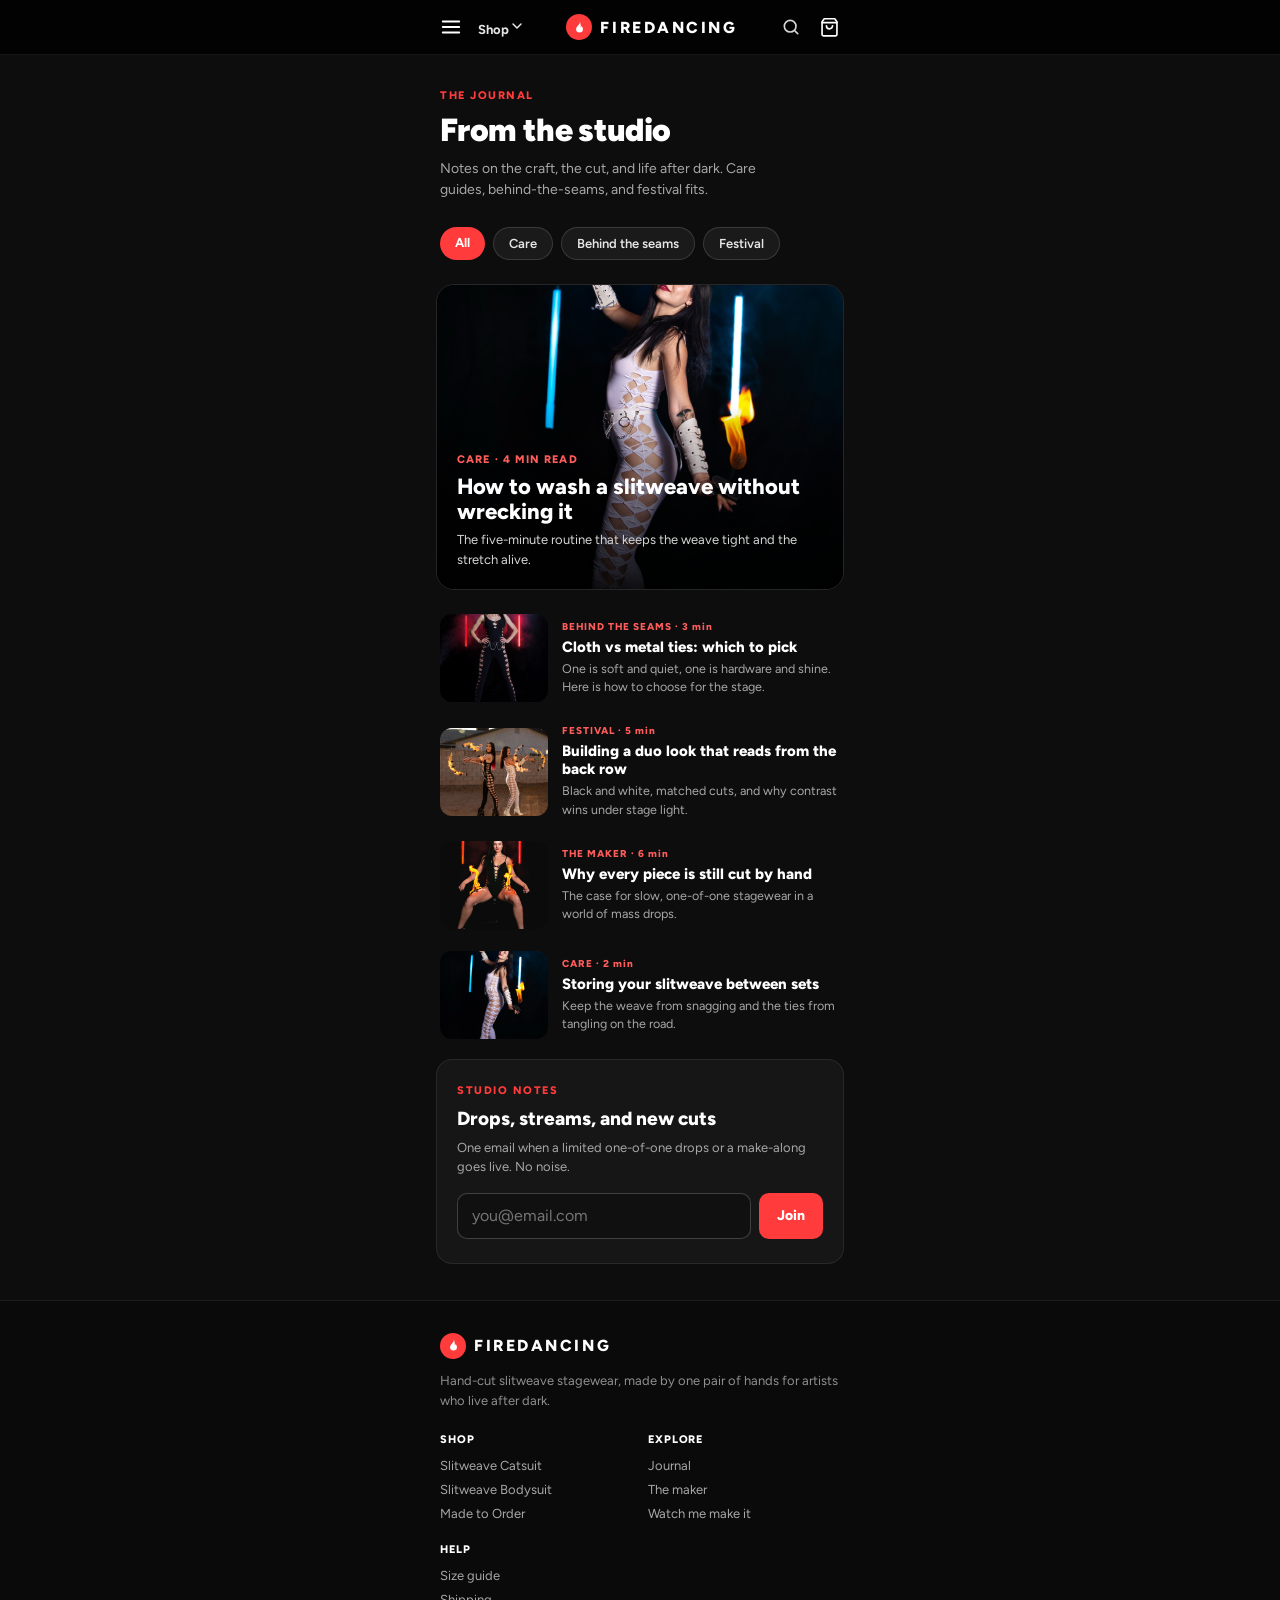
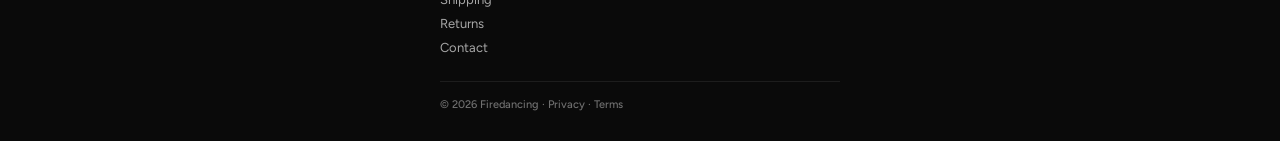
==== blog.html @ 945c77b0 "Separate catsuit vs custom-build imagery; update DESIGN.md - Catsuit PDP keeps its 5 pose shots + wh" ====
<!DOCTYPE html>
<html lang="en">
<head>
<meta charset="utf-8">
<meta name="viewport" content="width=device-width, initial-scale=1, viewport-fit=cover">
<title>Journal · Firedancing</title>
<meta name="description" content="The Firedancing journal. Slitweave care, behind-the-seams notes, festival fits, and the making of hand-cut stagewear.">
<link href="https://fonts.googleapis.com/css2?family=Figtree:wght@400;500;600;700;800;900&display=swap" rel="stylesheet">
<style>
*{box-sizing:border-box}
body{margin:0;background:#0d0d0d;color:#fff;font-family:Figtree,system-ui,sans-serif;-webkit-font-smoothing:antialiased}
a{color:inherit;text-decoration:none}
@keyframes mcFade{from{opacity:0}to{opacity:1}}
@keyframes mcSlide{from{transform:translateX(100%)}to{transform:translateX(0)}}
</style>
</head>
<body>
<div id="site-header"></div>

<div style="max-width:440px;margin:0 auto;background:#0d0d0d;overflow-x:hidden">

  <!-- HEADER -->
  <div style="padding:34px 20px 8px">
    <div style="font-size:11px;font-weight:800;letter-spacing:.14em;color:#ff3b3b;margin-bottom:12px">THE JOURNAL</div>
    <h1 style="font-size:32px;font-weight:900;letter-spacing:-.02em;line-height:1.05;margin:0 0 10px">From the studio</h1>
    <p style="margin:0;font-size:14px;line-height:1.55;color:#a7a7a7;max-width:340px">Notes on the craft, the cut, and life after dark. Care guides, behind-the-seams, and festival fits.</p>
  </div>

  <!-- CATEGORY CHIPS -->
  <div style="display:flex;gap:8px;overflow-x:auto;padding:18px 20px 6px">
    <span style="flex:0 0 auto;font-size:13px;font-weight:700;color:#fff;background:#ff3b3b;border-radius:500px;padding:8px 15px">All</span>
    <span style="flex:0 0 auto;font-size:13px;font-weight:600;color:#e6e6e6;background:#1a1a1a;border:1px solid rgba(255,255,255,.14);border-radius:500px;padding:8px 15px">Care</span>
    <span style="flex:0 0 auto;font-size:13px;font-weight:600;color:#e6e6e6;background:#1a1a1a;border:1px solid rgba(255,255,255,.14);border-radius:500px;padding:8px 15px">Behind the seams</span>
    <span style="flex:0 0 auto;font-size:13px;font-weight:600;color:#e6e6e6;background:#1a1a1a;border:1px solid rgba(255,255,255,.14);border-radius:500px;padding:8px 15px">Festival</span>
  </div>

  <!-- FEATURED POST -->
  <a href="#" style="display:block;margin:18px 16px 0;border-radius:18px;overflow:hidden;position:relative;border:1px solid rgba(255,255,255,.1)">
    <img src="assets/product/white-catsuit-1.jpg" style="width:100%;aspect-ratio:4/3;object-fit:cover;display:block" alt="Featured post" />
    <div style="position:absolute;inset:0;background:linear-gradient(to top,rgba(0,0,0,.9),transparent 60%)"></div>
    <div style="position:absolute;left:0;right:0;bottom:0;padding:20px">
      <div style="font-size:11px;font-weight:800;letter-spacing:.1em;color:#ff5c5c;margin-bottom:8px">CARE · 4 MIN READ</div>
      <h2 style="font-size:22px;font-weight:800;line-height:1.15;margin:0 0 6px">How to wash a slitweave without wrecking it</h2>
      <p style="margin:0;font-size:13px;color:#d6d6d6;line-height:1.5">The five-minute routine that keeps the weave tight and the stretch alive.</p>
    </div>
  </a>

  <!-- POST LIST -->
  <div id="posts" style="padding:24px 20px 8px;display:flex;flex-direction:column;gap:22px"></div>

  <!-- NEWSLETTER -->
  <div style="margin:12px 16px 0;background:#161616;border:1px solid rgba(255,255,255,.08);border-radius:16px;padding:24px 20px">
    <div style="font-size:11px;font-weight:800;letter-spacing:.14em;color:#ff3b3b;margin-bottom:10px">STUDIO NOTES</div>
    <h3 style="margin:0 0 8px;font-size:19px;font-weight:800">Drops, streams, and new cuts</h3>
    <p style="margin:0 0 16px;font-size:13px;color:#a7a7a7;line-height:1.5">One email when a limited one-of-one drops or a make-along goes live. No noise.</p>
    <div style="display:flex;gap:8px">
      <input type="email" autocomplete="email" aria-label="Email address" placeholder="you@email.com" style="flex:1;height:46px;border-radius:10px;border:1px solid rgba(255,255,255,.2);background:#101010;color:#fff;padding:0 14px;font-size:16px;font-family:Figtree,sans-serif" />
      <button style="height:46px;padding:0 18px;border:none;border-radius:10px;background:#ff3b3b;color:#fff;font-family:Figtree,sans-serif;font-size:14px;font-weight:800;cursor:pointer">Join</button>
    </div>
  </div>

  <div style="height:36px"></div>
</div>

<div id="site-footer"></div>

<script src="assets/cart.js"></script>
<script src="assets/cart-drawer.js"></script>
<script src="assets/site-nav.js?v=5"></script>
<script>
(function () {
  var posts = [
    { tag: 'BEHIND THE SEAMS', read: '3 min', img: 'assets/product/black-catsuit-1.jpg', title: 'Cloth vs metal ties: which to pick', excerpt: 'One is soft and quiet, one is hardware and shine. Here is how to choose for the stage.' },
    { tag: 'FESTIVAL', read: '5 min', img: 'assets/product/duo-lifestyle.jpg', title: 'Building a duo look that reads from the back row', excerpt: 'Black and white, matched cuts, and why contrast wins under stage light.' },
    { tag: 'THE MAKER', read: '6 min', img: 'assets/product/black-bodysuit-2.jpg', title: 'Why every piece is still cut by hand', excerpt: 'The case for slow, one-of-one stagewear in a world of mass drops.' },
    { tag: 'CARE', read: '2 min', img: 'assets/product/white-catsuit-1.jpg', title: 'Storing your slitweave between sets', excerpt: 'Keep the weave from snagging and the ties from tangling on the road.' }
  ];
  document.getElementById('posts').innerHTML = posts.map(function (p) {
    return '<a href="#" style="display:flex;gap:14px;align-items:center">' +
      '<div style="flex:0 0 108px;border-radius:12px;overflow:hidden;background:#000"><img src="' + p.img + '" loading="lazy" decoding="async" style="width:108px;height:88px;object-fit:cover;display:block" alt="' + p.title + '" /></div>' +
      '<div style="flex:1;min-width:0">' +
        '<div style="font-size:10px;font-weight:800;letter-spacing:.1em;color:#ff5c5c;margin-bottom:5px">' + p.tag + ' · ' + p.read + '</div>' +
        '<div style="font-size:15px;font-weight:800;line-height:1.2;margin-bottom:4px">' + p.title + '</div>' +
        '<div style="font-size:12.5px;color:#a7a7a7;line-height:1.45">' + p.excerpt + '</div>' +
      '</div></a>';
  }).join('');
})();
</script>
</body>
</html>
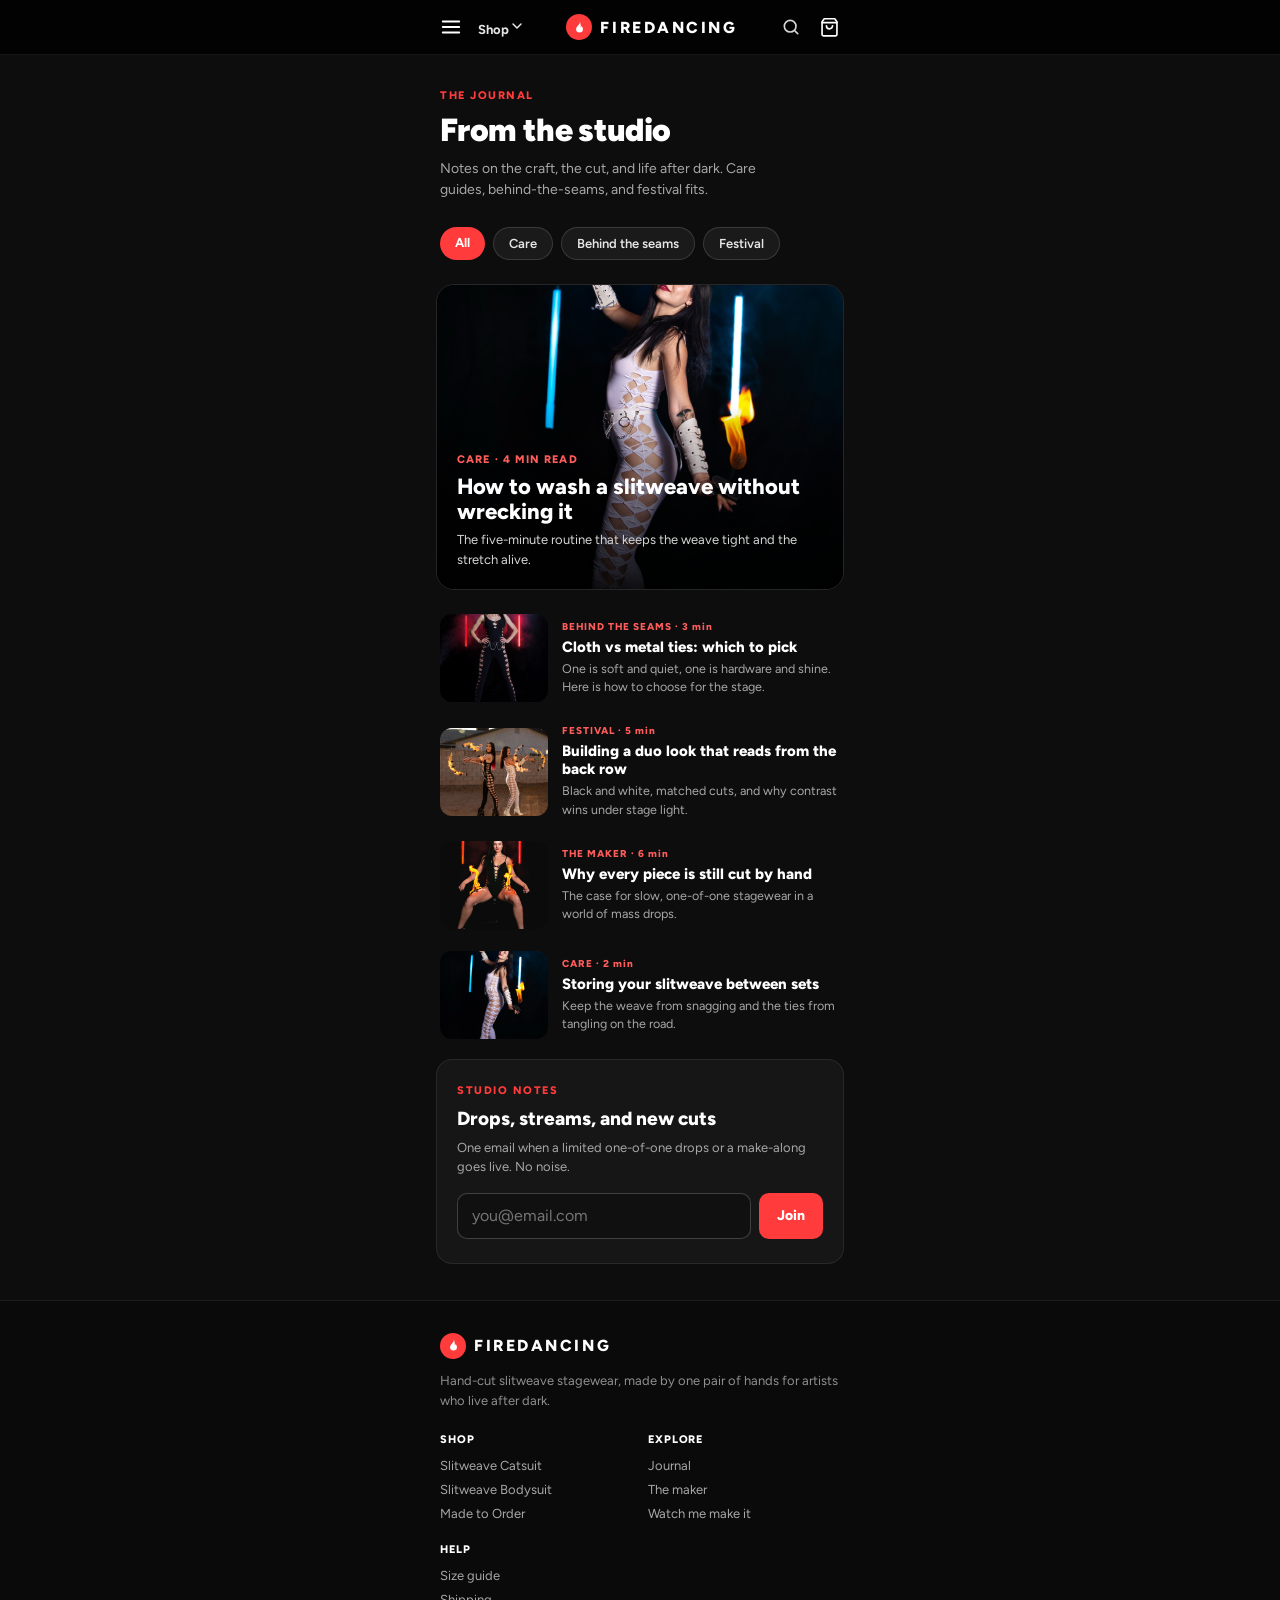
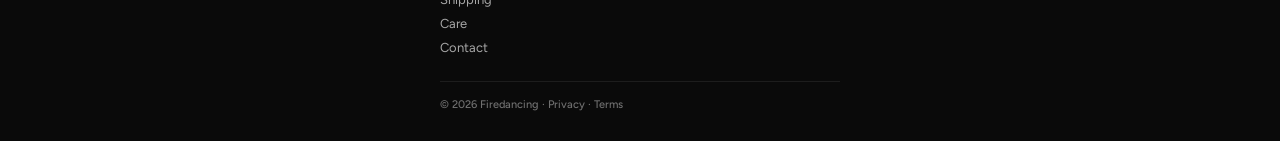
==== commit 8ae3e691: "Remove returns/returnable copy (all hand-cut, final sale); add 5 duo shots to made-to-order - Strip " ====
--- a/blog.html
+++ b/blog.html
@@ -66,7 +66,7 @@
 
 <script src="assets/cart.js"></script>
 <script src="assets/cart-drawer.js"></script>
-<script src="assets/site-nav.js?v=5"></script>
+<script src="assets/site-nav.js?v=6"></script>
 <script>
 (function () {
   var posts = [
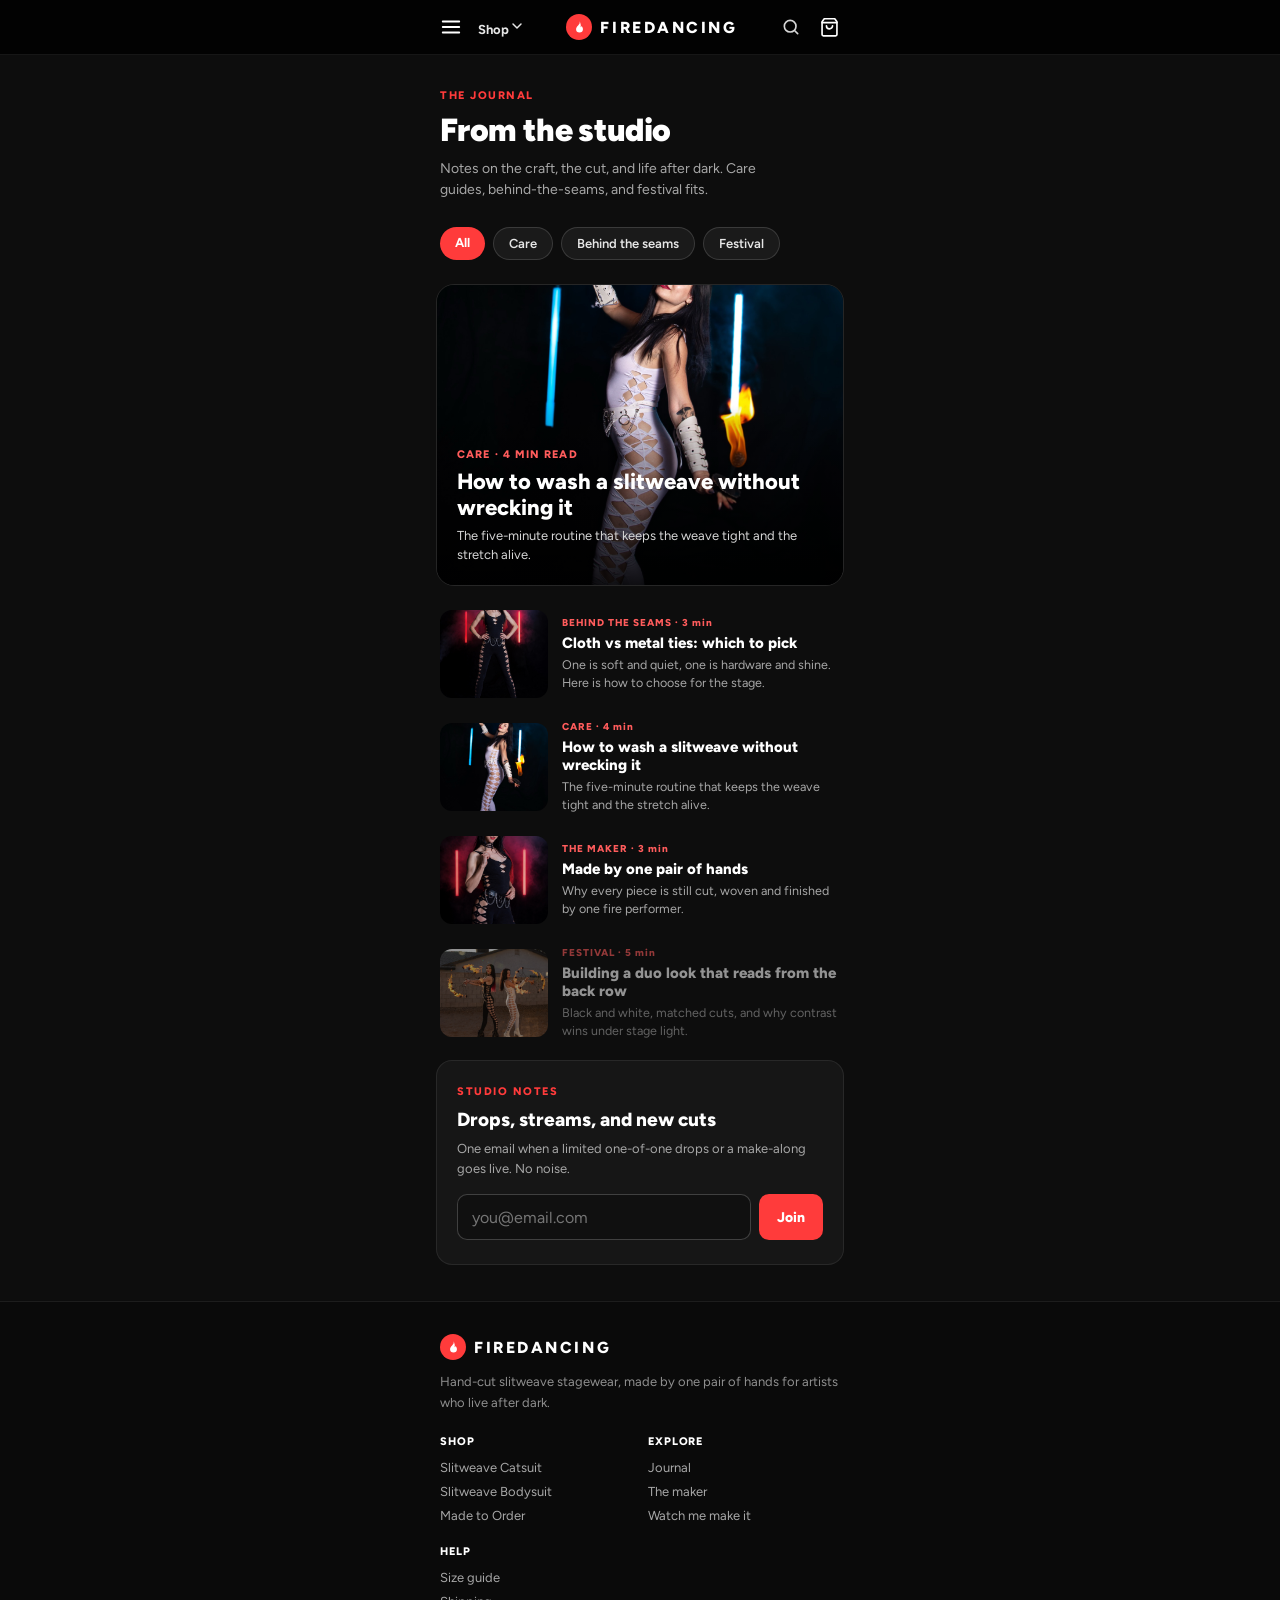
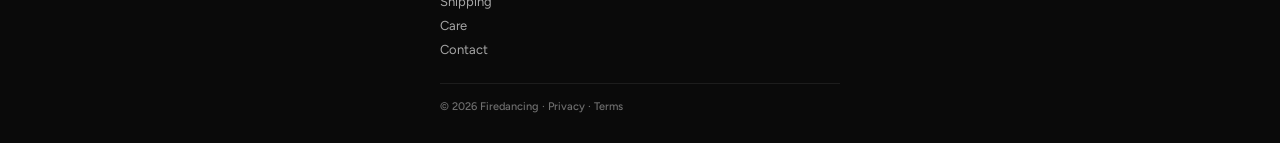
==== commit 8a0464e2: "Apply SEO/AEO/agent-first audit fixes Agent-first: - Per-size Offer schema with SKUs and real stock " ====
--- a/blog.html
+++ b/blog.html
@@ -5,6 +5,19 @@
 <meta name="viewport" content="width=device-width, initial-scale=1, viewport-fit=cover">
 <title>Journal · Firedancing</title>
 <meta name="description" content="The Firedancing journal. Slitweave care, behind-the-seams notes, festival fits, and the making of hand-cut stagewear.">
+<link rel="canonical" href="https://lyfe-gpt.github.io/firedancing-midnight/blog.html">
+<meta property="og:type" content="website">
+<meta property="og:site_name" content="Firedancing">
+<meta property="og:title" content="Journal · Firedancing">
+<meta property="og:description" content="Slitweave care, behind-the-seams notes, festival fits, and the making of hand-cut stagewear.">
+<meta property="og:url" content="https://lyfe-gpt.github.io/firedancing-midnight/blog.html">
+<meta property="og:image" content="https://lyfe-gpt.github.io/firedancing-midnight/assets/product/white-catsuit-1.jpg">
+<meta name="twitter:card" content="summary_large_image">
+<meta name="twitter:title" content="Journal · Firedancing">
+<meta name="twitter:description" content="Slitweave care, behind-the-seams notes, and the making of hand-cut stagewear.">
+<meta name="twitter:image" content="https://lyfe-gpt.github.io/firedancing-midnight/assets/product/white-catsuit-1.jpg">
+<link rel="preconnect" href="https://fonts.googleapis.com">
+<link rel="preconnect" href="https://fonts.gstatic.com" crossorigin>
 <link href="https://fonts.googleapis.com/css2?family=Figtree:wght@400;500;600;700;800;900&display=swap" rel="stylesheet">
 <style>
 *{box-sizing:border-box}
@@ -17,7 +30,7 @@
 <body>
 <div id="site-header"></div>
 
-<div style="max-width:440px;margin:0 auto;background:#0d0d0d;overflow-x:hidden">
+<div id="main" style="max-width:440px;margin:0 auto;background:#0d0d0d;overflow-x:hidden">
 
   <!-- HEADER -->
   <div style="padding:34px 20px 8px">
@@ -35,8 +48,8 @@
   </div>
 
   <!-- FEATURED POST -->
-  <a href="#" style="display:block;margin:18px 16px 0;border-radius:18px;overflow:hidden;position:relative;border:1px solid rgba(255,255,255,.1)">
-    <img src="assets/product/white-catsuit-1.jpg" style="width:100%;aspect-ratio:4/3;object-fit:cover;display:block" alt="Featured post" />
+  <a href="post-slitweave-care.html" style="display:block;margin:18px 16px 0;border-radius:18px;overflow:hidden;position:relative;border:1px solid rgba(255,255,255,.1)">
+    <img src="assets/product/white-catsuit-1.jpg" width="400" height="300" style="width:100%;aspect-ratio:4/3;object-fit:cover;display:block" alt="Ghost White slitweave catsuit, slitweave care guide" />
     <div style="position:absolute;inset:0;background:linear-gradient(to top,rgba(0,0,0,.9),transparent 60%)"></div>
     <div style="position:absolute;left:0;right:0;bottom:0;padding:20px">
       <div style="font-size:11px;font-weight:800;letter-spacing:.1em;color:#ff5c5c;margin-bottom:8px">CARE · 4 MIN READ</div>
@@ -66,17 +79,17 @@
 
 <script src="assets/cart.js"></script>
 <script src="assets/cart-drawer.js"></script>
-<script src="assets/site-nav.js?v=6"></script>
+<script src="assets/site-nav.js?v=7"></script>
 <script>
 (function () {
   var posts = [
-    { tag: 'BEHIND THE SEAMS', read: '3 min', img: 'assets/product/black-catsuit-1.jpg', title: 'Cloth vs metal ties: which to pick', excerpt: 'One is soft and quiet, one is hardware and shine. Here is how to choose for the stage.' },
-    { tag: 'FESTIVAL', read: '5 min', img: 'assets/product/duo-lifestyle.jpg', title: 'Building a duo look that reads from the back row', excerpt: 'Black and white, matched cuts, and why contrast wins under stage light.' },
-    { tag: 'THE MAKER', read: '6 min', img: 'assets/product/black-bodysuit-2.jpg', title: 'Why every piece is still cut by hand', excerpt: 'The case for slow, one-of-one stagewear in a world of mass drops.' },
-    { tag: 'CARE', read: '2 min', img: 'assets/product/white-catsuit-1.jpg', title: 'Storing your slitweave between sets', excerpt: 'Keep the weave from snagging and the ties from tangling on the road.' }
+    { tag: 'BEHIND THE SEAMS', read: '3 min', img: 'assets/product/black-catsuit-1.jpg', title: 'Cloth vs metal ties: which to pick', excerpt: 'One is soft and quiet, one is hardware and shine. Here is how to choose for the stage.', href: 'post-cloth-vs-metal-ties.html' },
+    { tag: 'CARE', read: '4 min', img: 'assets/product/white-catsuit-1.jpg', title: 'How to wash a slitweave without wrecking it', excerpt: 'The five-minute routine that keeps the weave tight and the stretch alive.', href: 'post-slitweave-care.html' },
+    { tag: 'THE MAKER', read: '3 min', img: 'assets/product/maker.jpg', title: 'Made by one pair of hands', excerpt: 'Why every piece is still cut, woven and finished by one fire performer.', href: 'maker.html' },
+    { tag: 'FESTIVAL', read: '5 min', img: 'assets/product/duo-lifestyle.jpg', title: 'Building a duo look that reads from the back row', excerpt: 'Black and white, matched cuts, and why contrast wins under stage light.', href: '' }
   ];
   document.getElementById('posts').innerHTML = posts.map(function (p) {
-    return '<a href="#" style="display:flex;gap:14px;align-items:center">' +
+    return '<a href="' + (p.href || '#') + '"' + (p.href ? '' : ' aria-disabled="true"') + ' style="display:flex;gap:14px;align-items:center' + (p.href ? '' : ';opacity:.55') + '">' +
       '<div style="flex:0 0 108px;border-radius:12px;overflow:hidden;background:#000"><img src="' + p.img + '" loading="lazy" decoding="async" style="width:108px;height:88px;object-fit:cover;display:block" alt="' + p.title + '" /></div>' +
       '<div style="flex:1;min-width:0">' +
         '<div style="font-size:10px;font-weight:800;letter-spacing:.1em;color:#ff5c5c;margin-bottom:5px">' + p.tag + ' · ' + p.read + '</div>' +
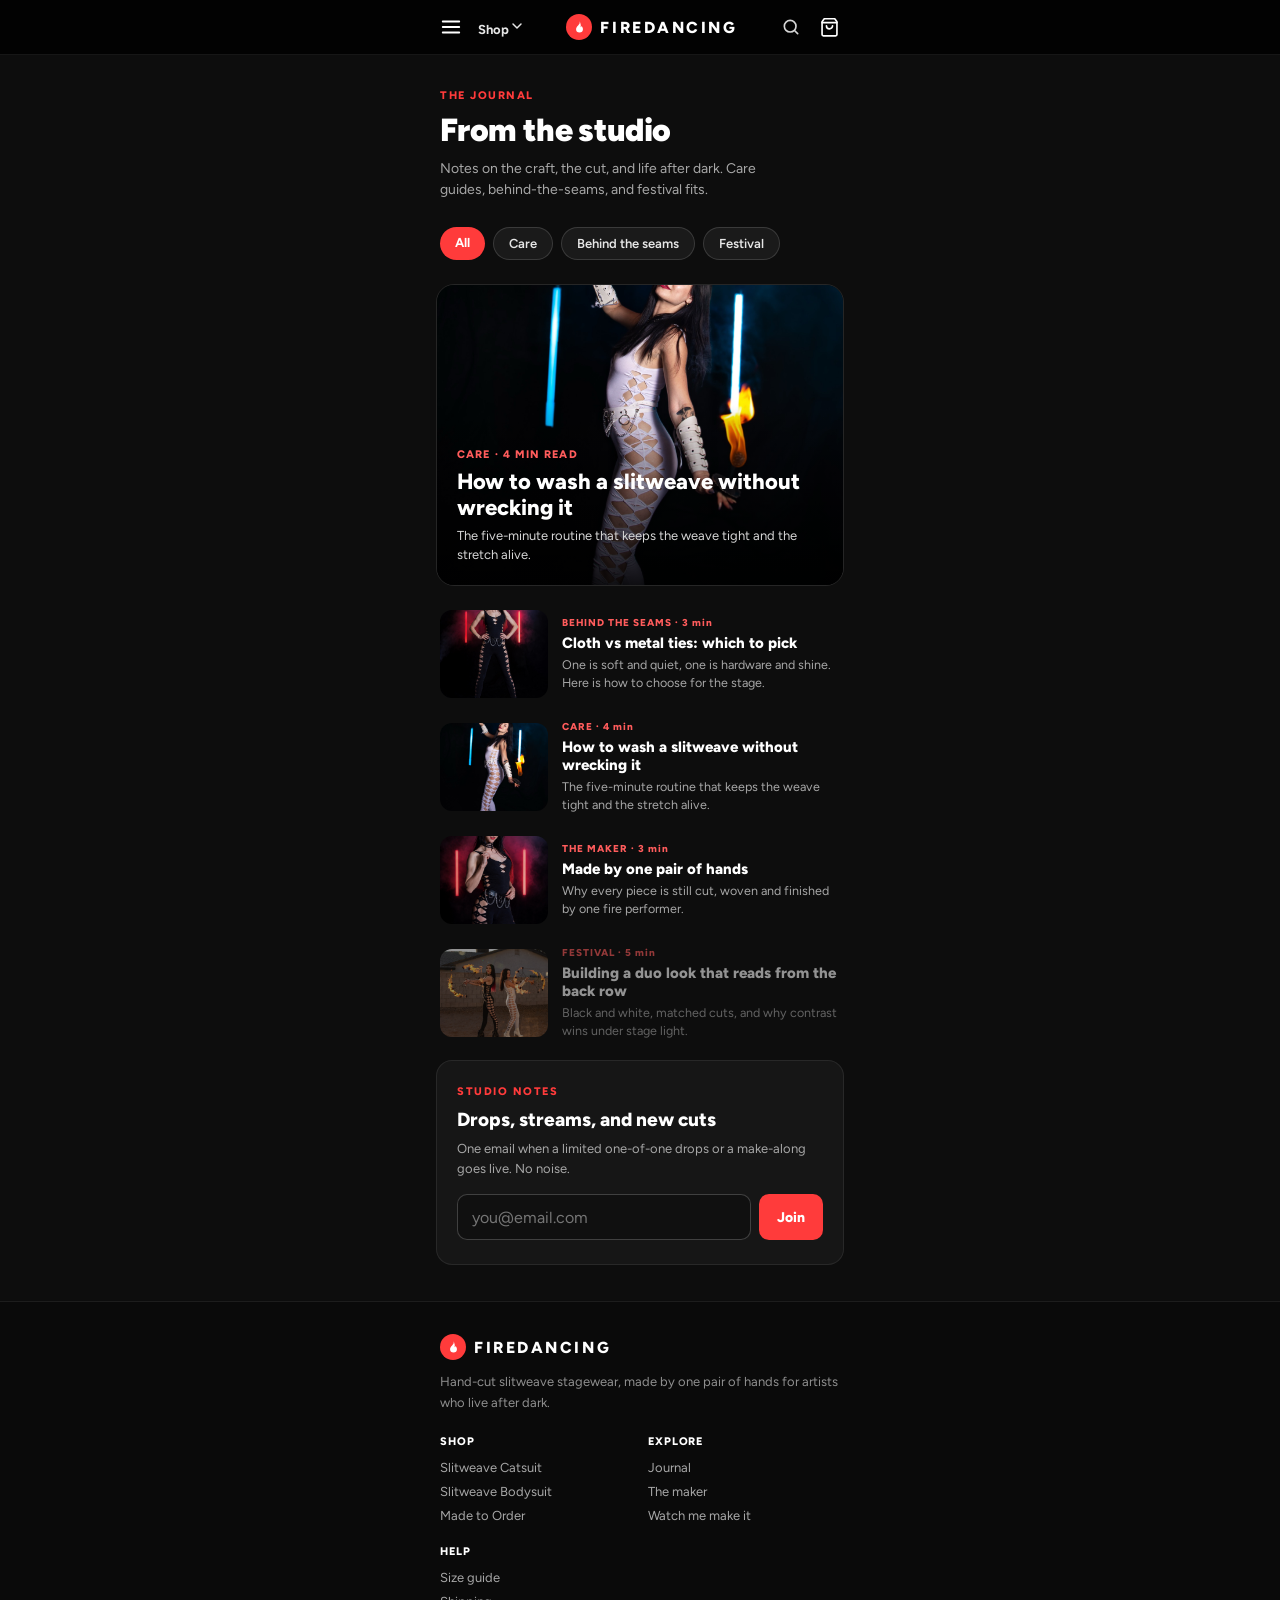
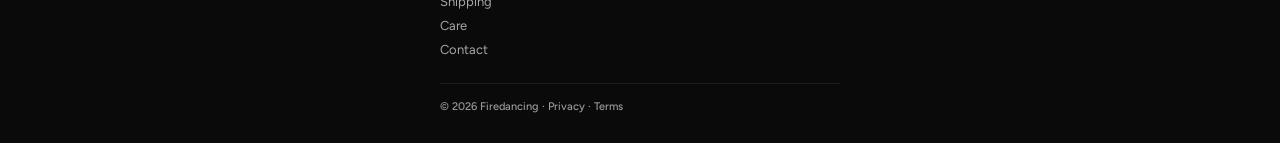
==== commit a07deb96: "Mobile/UX audit fixes + refreshed evals - Wishlist persists to localStorage per product, restores on" ====
--- a/blog.html
+++ b/blog.html
@@ -79,7 +79,7 @@
 
 <script src="assets/cart.js"></script>
 <script src="assets/cart-drawer.js"></script>
-<script src="assets/site-nav.js?v=7"></script>
+<script src="assets/site-nav.js?v=8"></script>
 <script>
 (function () {
   var posts = [
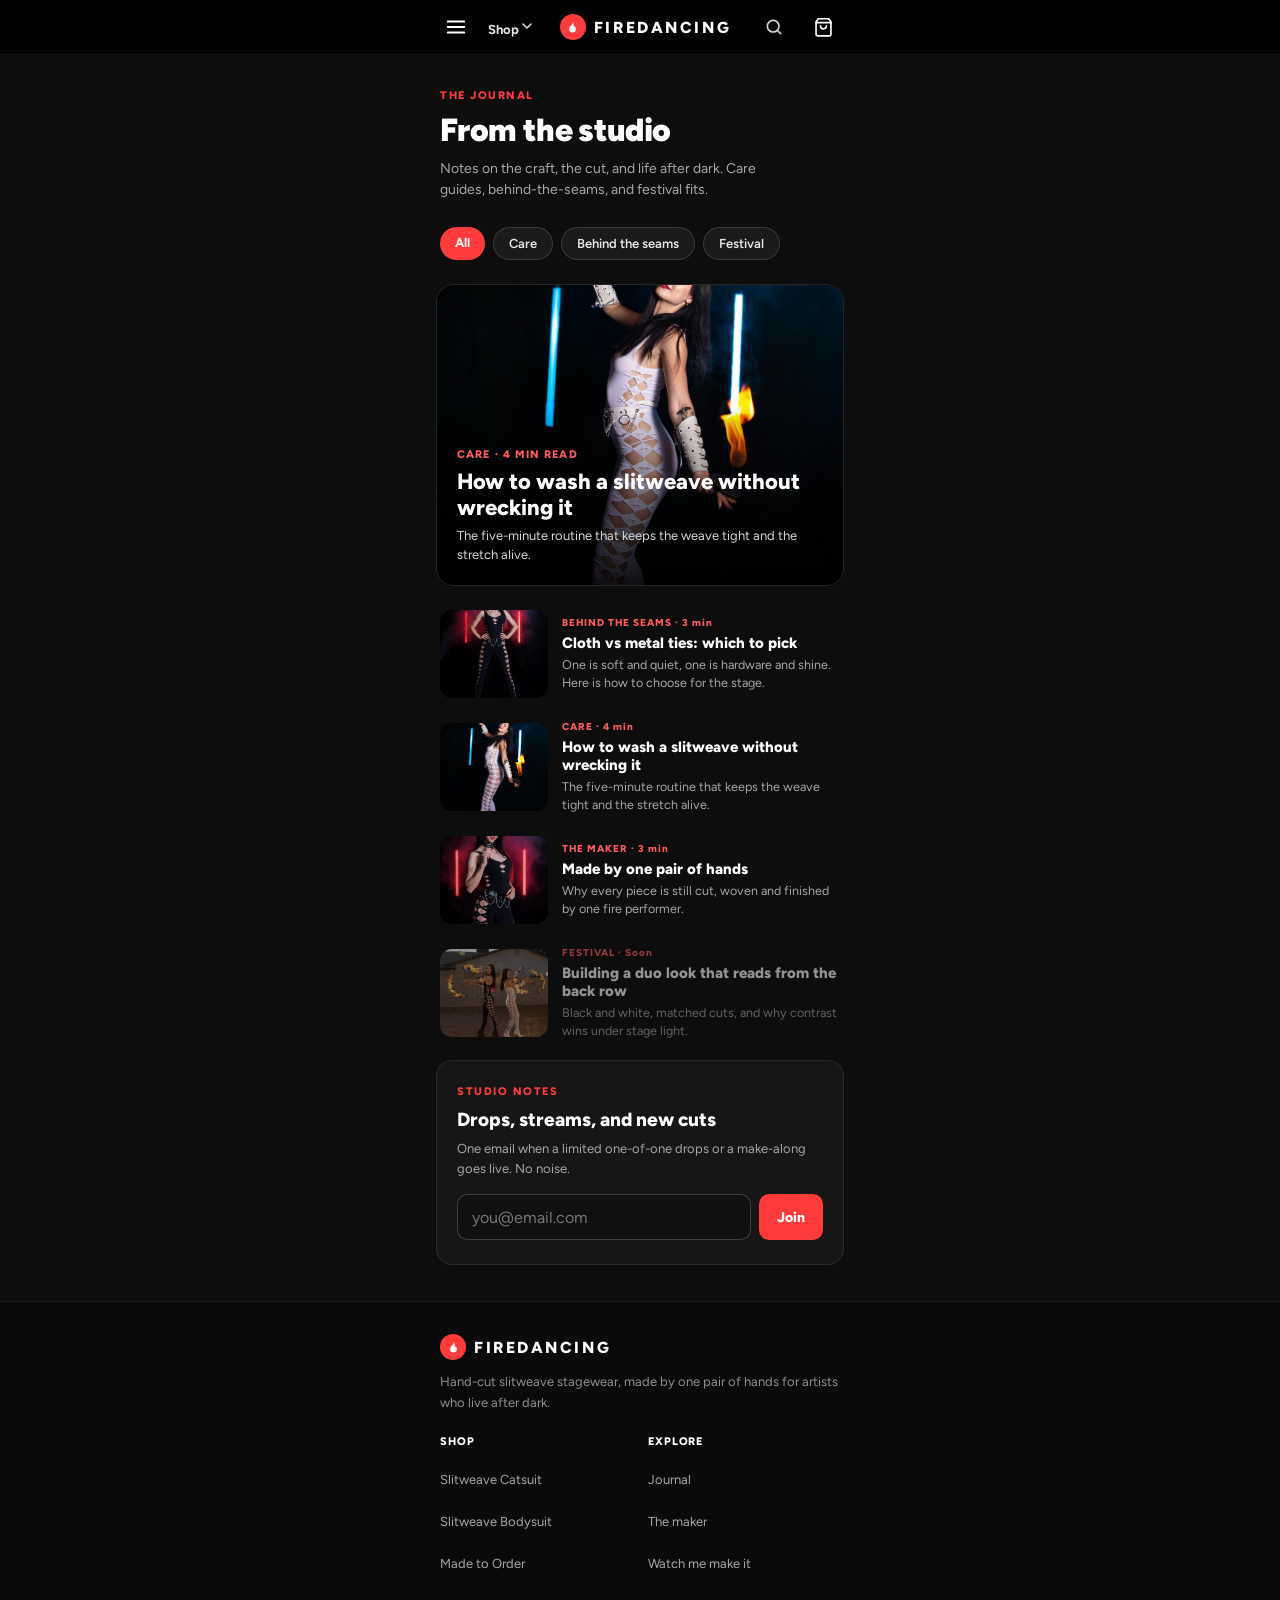
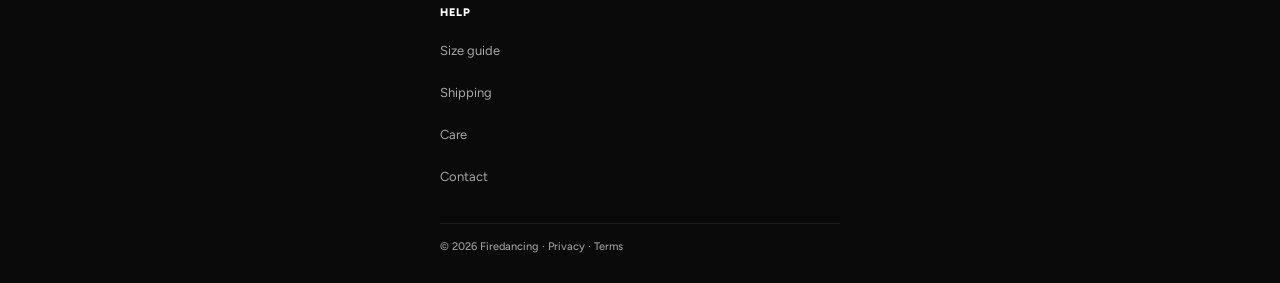
==== commit 20570f5c: "Mobile/UX pass: trust pages, honest availability, tap targets Trust & dead links: - Add real Size gu" ====
--- a/blog.html
+++ b/blog.html
@@ -16,6 +16,38 @@
 <meta name="twitter:title" content="Journal · Firedancing">
 <meta name="twitter:description" content="Slitweave care, behind-the-seams notes, and the making of hand-cut stagewear.">
 <meta name="twitter:image" content="https://lyfe-gpt.github.io/firedancing-midnight/assets/product/white-catsuit-1.jpg">
+<script type="application/ld+json">
+{
+  "@context": "https://schema.org",
+  "@type": "Blog",
+  "name": "Firedancing Journal",
+  "description": "Slitweave care, behind-the-seams notes, festival fits, and the making of hand-cut stagewear.",
+  "url": "https://lyfe-gpt.github.io/firedancing-midnight/blog.html",
+  "publisher": { "@type": "Organization", "name": "Firedancing", "url": "https://lyfe-gpt.github.io/firedancing-midnight/" },
+  "blogPost": [
+    {
+      "@type": "BlogPosting",
+      "headline": "How to wash a slitweave without wrecking it",
+      "description": "The five-minute routine that keeps the weave tight, the stretch alive, and the ties untangled.",
+      "url": "https://lyfe-gpt.github.io/firedancing-midnight/post-slitweave-care.html",
+      "image": "https://lyfe-gpt.github.io/firedancing-midnight/assets/product/white-catsuit-1.jpg",
+      "articleSection": "Care",
+      "author": { "@type": "Organization", "name": "Firedancing" },
+      "publisher": { "@type": "Organization", "name": "Firedancing" }
+    },
+    {
+      "@type": "BlogPosting",
+      "headline": "Cloth vs metal ties: which to pick",
+      "description": "One is soft and quiet, one is hardware and shine. How to choose for the stage you perform on.",
+      "url": "https://lyfe-gpt.github.io/firedancing-midnight/post-cloth-vs-metal-ties.html",
+      "image": "https://lyfe-gpt.github.io/firedancing-midnight/assets/product/black-catsuit-1.jpg",
+      "articleSection": "Behind the seams",
+      "author": { "@type": "Organization", "name": "Firedancing" },
+      "publisher": { "@type": "Organization", "name": "Firedancing" }
+    }
+  ]
+}
+</script>
 <link rel="preconnect" href="https://fonts.googleapis.com">
 <link rel="preconnect" href="https://fonts.gstatic.com" crossorigin>
 <link href="https://fonts.googleapis.com/css2?family=Figtree:wght@400;500;600;700;800;900&display=swap" rel="stylesheet">
@@ -79,23 +111,24 @@
 
 <script src="assets/cart.js"></script>
 <script src="assets/cart-drawer.js"></script>
-<script src="assets/site-nav.js?v=8"></script>
+<script src="assets/site-nav.js?v=9"></script>
 <script>
 (function () {
   var posts = [
     { tag: 'BEHIND THE SEAMS', read: '3 min', img: 'assets/product/black-catsuit-1.jpg', title: 'Cloth vs metal ties: which to pick', excerpt: 'One is soft and quiet, one is hardware and shine. Here is how to choose for the stage.', href: 'post-cloth-vs-metal-ties.html' },
     { tag: 'CARE', read: '4 min', img: 'assets/product/white-catsuit-1.jpg', title: 'How to wash a slitweave without wrecking it', excerpt: 'The five-minute routine that keeps the weave tight and the stretch alive.', href: 'post-slitweave-care.html' },
     { tag: 'THE MAKER', read: '3 min', img: 'assets/product/maker.jpg', title: 'Made by one pair of hands', excerpt: 'Why every piece is still cut, woven and finished by one fire performer.', href: 'maker.html' },
-    { tag: 'FESTIVAL', read: '5 min', img: 'assets/product/duo-lifestyle.jpg', title: 'Building a duo look that reads from the back row', excerpt: 'Black and white, matched cuts, and why contrast wins under stage light.', href: '' }
+    { tag: 'FESTIVAL', read: 'Soon', img: 'assets/product/duo-lifestyle.jpg', title: 'Building a duo look that reads from the back row', excerpt: 'Black and white, matched cuts, and why contrast wins under stage light.', href: '' }
   ];
   document.getElementById('posts').innerHTML = posts.map(function (p) {
-    return '<a href="' + (p.href || '#') + '"' + (p.href ? '' : ' aria-disabled="true"') + ' style="display:flex;gap:14px;align-items:center' + (p.href ? '' : ';opacity:.55') + '">' +
+    var tag = p.href ? 'a' : 'span';
+    return '<' + tag + (p.href ? ' href="' + p.href + '"' : '') + ' style="display:flex;gap:14px;align-items:center' + (p.href ? '' : ';opacity:.55') + '">' +
       '<div style="flex:0 0 108px;border-radius:12px;overflow:hidden;background:#000"><img src="' + p.img + '" loading="lazy" decoding="async" style="width:108px;height:88px;object-fit:cover;display:block" alt="' + p.title + '" /></div>' +
       '<div style="flex:1;min-width:0">' +
         '<div style="font-size:10px;font-weight:800;letter-spacing:.1em;color:#ff5c5c;margin-bottom:5px">' + p.tag + ' · ' + p.read + '</div>' +
         '<div style="font-size:15px;font-weight:800;line-height:1.2;margin-bottom:4px">' + p.title + '</div>' +
         '<div style="font-size:12.5px;color:#a7a7a7;line-height:1.45">' + p.excerpt + '</div>' +
-      '</div></a>';
+      '</div></' + tag + '>';
   }).join('');
 })();
 </script>
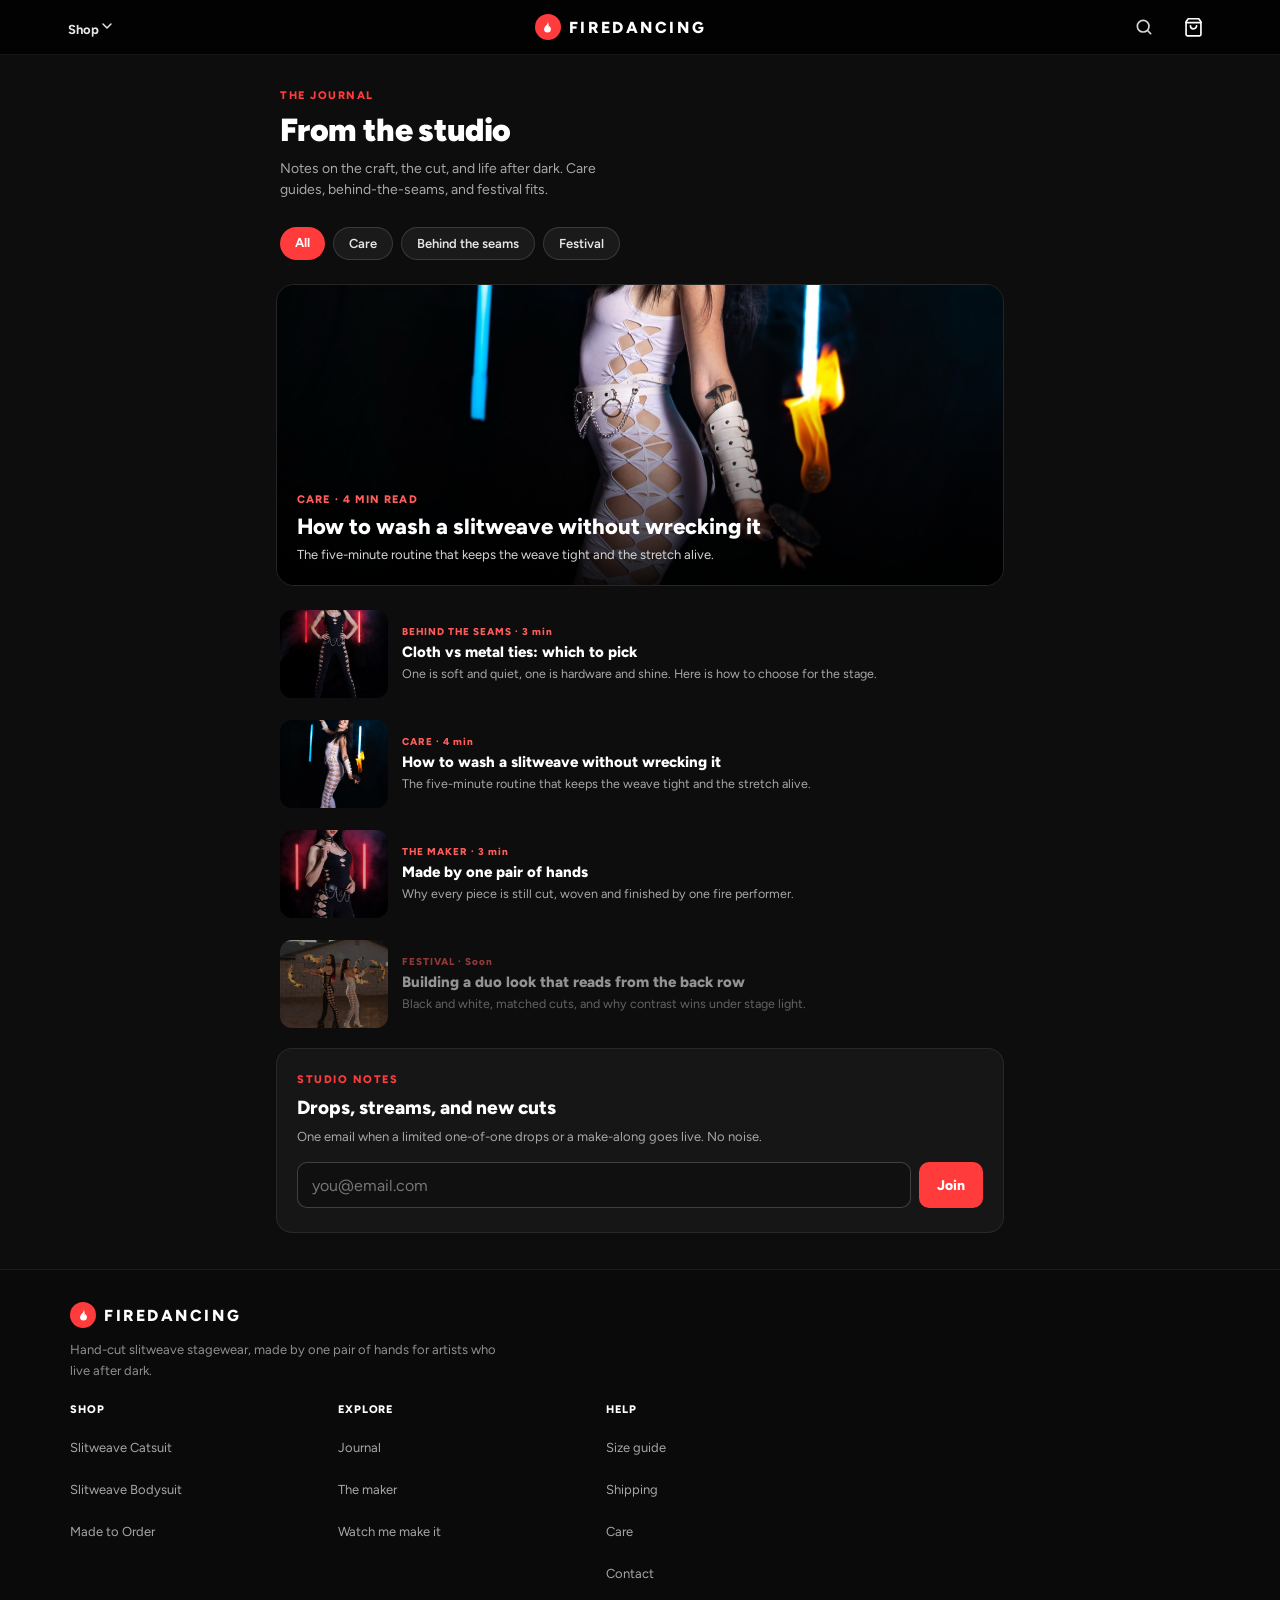
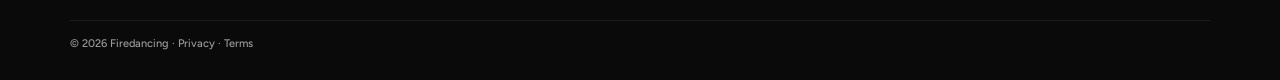
==== commit 19eccc90: "Desktop responsive layout (shared desktop.css layer) The site rendered as a 440px mobile column on e" ====
--- a/blog.html
+++ b/blog.html
@@ -51,6 +51,7 @@
 <link rel="preconnect" href="https://fonts.googleapis.com">
 <link rel="preconnect" href="https://fonts.gstatic.com" crossorigin>
 <link href="https://fonts.googleapis.com/css2?family=Figtree:wght@400;500;600;700;800;900&display=swap" rel="stylesheet">
+<link rel="stylesheet" href="assets/desktop.css?v=1">
 <style>
 *{box-sizing:border-box}
 body{margin:0;background:#0d0d0d;color:#fff;font-family:Figtree,system-ui,sans-serif;-webkit-font-smoothing:antialiased}
@@ -62,7 +63,7 @@
 <body>
 <div id="site-header"></div>
 
-<div id="main" style="max-width:440px;margin:0 auto;background:#0d0d0d;overflow-x:hidden">
+<div id="main" class="fd-read" style="max-width:440px;margin:0 auto;background:#0d0d0d;overflow-x:hidden">
 
   <!-- HEADER -->
   <div style="padding:34px 20px 8px">
@@ -111,7 +112,7 @@
 
 <script src="assets/cart.js"></script>
 <script src="assets/cart-drawer.js"></script>
-<script src="assets/site-nav.js?v=9"></script>
+<script src="assets/site-nav.js?v=10"></script>
 <script>
 (function () {
   var posts = [
--- a/assets/desktop.css
+++ b/assets/desktop.css
@@ -0,0 +1,47 @@
+/* Firedancing desktop layer (prototype).
+   The mobile-first layout lives inline on each page and is the source of
+   truth below 900px. These rules only widen and reflow at >=900px, so the
+   phone build is untouched. Overrides of inline max-width use !important by
+   necessity (the base widths are inline styles). */
+
+@media (min-width: 900px) {
+
+  /* ---------- Shared shell (header / mega / footer) ---------- */
+  .fd-hdr-inner { max-width: 1180px !important; }
+  #navMenuBtn { display: none !important; }              /* hamburger is redundant once the mega menu shows */
+  .fd-mega-inner { max-width: 1180px !important; }
+  .fd-mega-cards { flex-direction: row !important; }
+  .fd-mega-cards > a { flex: 1 1 0; }
+  .fd-ftr-inner { max-width: 1180px !important; }
+  .fd-ftr-inner > p { max-width: 440px; }
+  .fd-ftr-grid { grid-template-columns: repeat(3, minmax(0, 220px)) !important; gap: 24px 48px !important; }
+
+  /* ---------- Reading pages (centred, comfortable measure) ---------- */
+  #main.fd-read { max-width: 760px !important; }
+
+  /* ---------- Home ---------- */
+  #main.fd-home { max-width: 1180px !important; }
+  .fd-home-hero { max-width: 760px; }
+  .fd-home-cards { flex-direction: row !important; }
+  .fd-home-cards > a { flex: 1 1 0; height: 520px !important; }
+  .fd-home-maker { display: grid !important; grid-template-columns: 1.1fr 1fr; align-items: stretch; }
+  .fd-home-maker > img { height: 100% !important; aspect-ratio: auto !important; min-height: 340px; }
+  .fd-home-watch { grid-template-columns: repeat(4, 1fr) !important; }
+  .fd-home-journal { display: grid !important; grid-template-columns: repeat(auto-fill, minmax(280px, 1fr)) !important; overflow: visible !important; gap: 22px !important; }
+  .fd-home-journal > a { flex: initial !important; width: auto !important; }
+
+  /* ---------- Product pages (gallery left, buy panel right) ---------- */
+  #main.fd-pdp {
+    max-width: 1140px !important;
+    display: grid;
+    grid-template-columns: minmax(0, 1fr) 420px;
+    column-gap: 48px;
+    align-items: start;
+    padding-bottom: 48px !important;
+  }
+  .fd-pdp-media { grid-column: 1; position: sticky; top: 74px; }
+  .fd-pdp-buy  { grid-column: 2; }
+  .fd-pdp-full { grid-column: 1 / -1; }
+  .fd-buy-desktop { display: block !important; }
+  .fd-sticky { display: none !important; }               /* replaced by the in-panel button on desktop */
+}
